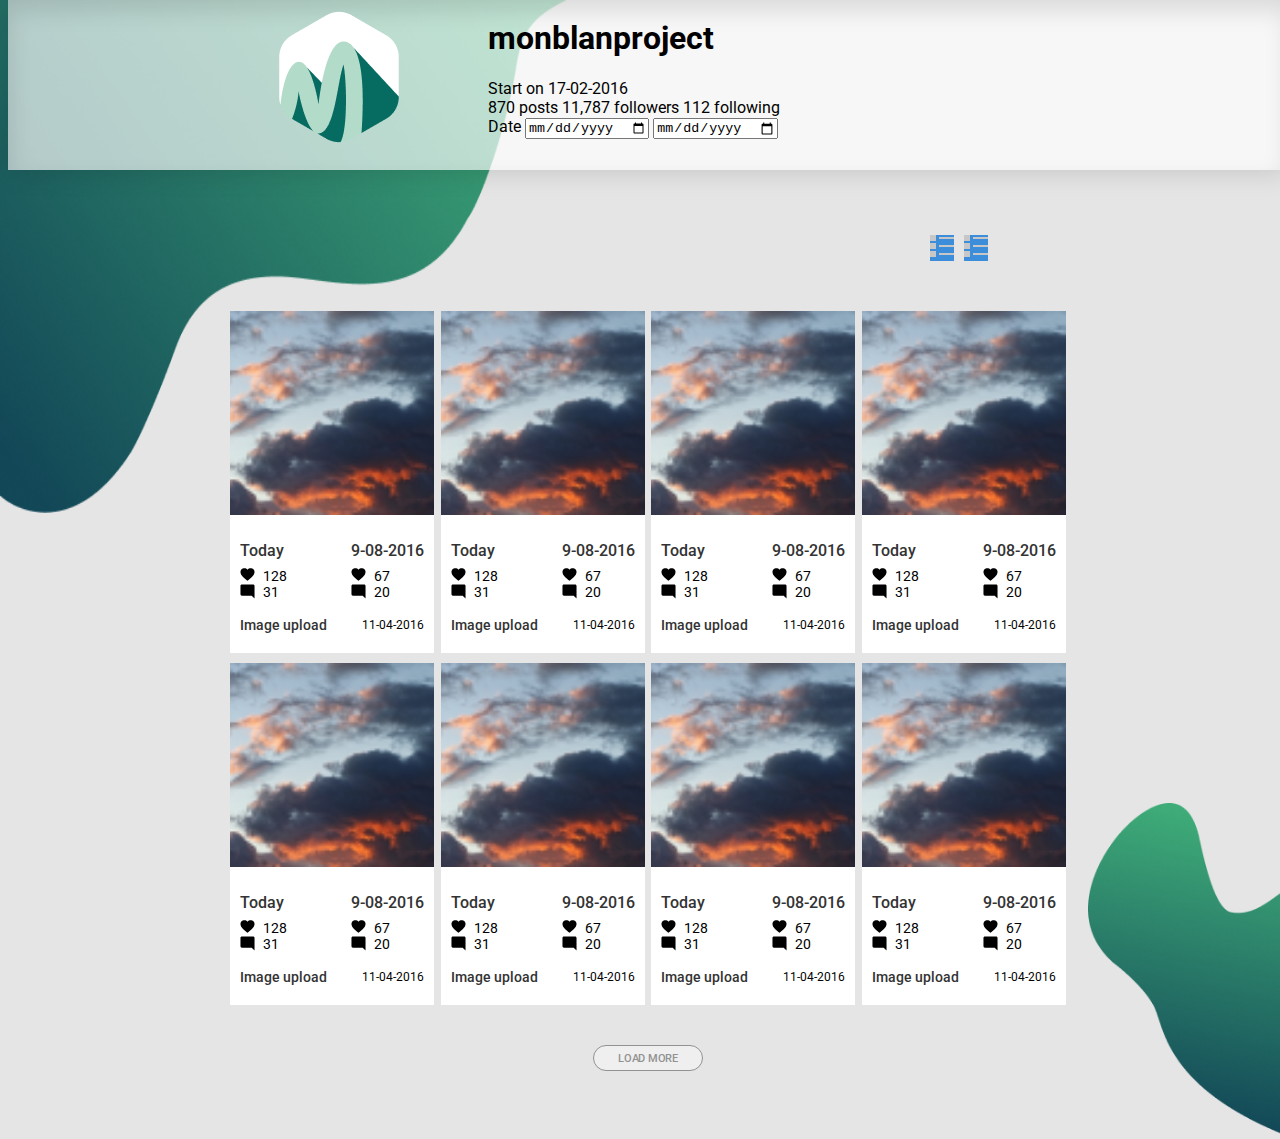
==== Slashev Yaroslav/index2.html @ b76961f0 "first" ====
<!DOCTYPE html>
<html>
    <head>
        <meta charset="utf-8">
        <meta name="viewport" content="width=device-width, initial-scale=1.0">
        <link rel="stylesheet" type="text/css" href="style2.css">
        <link rel="stylesheet" href="daterangepicker/daterangepicker.css">
    </head>
    <body>
            <header>
                <div class="wrap">
                    <div class="header_wrap_logo">
                        <img src="img/logo.png" alt="logo">
                    </div>
                    <div class="header_wrap_content">
                        <div class="title_wrap">
                            <h1>monblanproject</h1> 
                            <div class="start_date">Start on 17-02-2016</div>
                        </div>
                        <div class="post_follow_wrap">
                            <span>870 posts</span>
                            <span>11,787 followers</span>
                            <span>112 following</span>
                        </div>
                        <div class="date_wrap">
                            <form>
                                <label>Date</label>
                                <input type="date" class="form-control" id="date" name="date" placeholder="Дата" required>
                                <input type="date" class="form-control2" id="date1" name="date" placeholder="Дата" required>
                            </form>
                        </div>
                    </div>
                </div>
            </header>
            <div class="row">
               <div class="sort_col">
                   <a href="#" id="mybutton"><img src="img/row.png" alt="row"></a>
            </div>
            <div class="sort_row ">
               <a href="#" id="mybutton1"><img src="img/row.png" alt="row"></a>
            </div>
            </div>
            <section>
                <div class="wrap">
                    <div class="wrap_post">
                        <img src="img/Rectangle.png" alt="post_img">
                        <div>
                            <h3>Today</h3>
                            <span><img src="img/Vector.svg" alt="like">128</span>
                            <span><img src="img/Vector_coment.svg" alt="coment">31</span>
                        </div>
                        <div>
                            <h3>9-08-2016</h3>
                            <span><img src="img/Vector.svg" alt="like">67</span>
                            <span><img src="img/Vector_coment.svg" alt="coment">20</span>
                        </div>
                        <div>
                            <h3>Image upload</h3>
                            <span class="date">11-04-2016</span>
                        </div>
                    </div>

                    <div class="wrap_post">
                        <img src="img/Rectangle.png" alt="post_img">
                        <div>
                            <h3>Today</h3>
                            <span><img src="img/Vector.svg" alt="like">128</span>
                            <span><img src="img/Vector_coment.svg" alt="coment">31</span>
                        </div>
                        <div>
                            <h3>9-08-2016</h3>
                            <span><img src="img/Vector.svg" alt="like">67</span>
                            <span><img src="img/Vector_coment.svg" alt="coment">20</span>
                        </div>
                        <div>
                            <h3>Image upload</h3>
                            <span class="date">11-04-2016</span>
                        </div>
                    </div>

                    <div class="wrap_post">
                        <img src="img/Rectangle.png" alt="post_img">
                        <div>
                            <h3>Today</h3>
                            <span><img src="img/Vector.svg" alt="like">128</span>
                            <span><img src="img/Vector_coment.svg" alt="coment">31</span>
                        </div>
                        <div>
                            <h3>9-08-2016</h3>
                            <span><img src="img/Vector.svg" alt="like">67</span>
                            <span><img src="img/Vector_coment.svg" alt="coment">20</span>
                        </div>
                        <div>
                            <h3>Image upload</h3>
                            <span class="date">11-04-2016</span>
                        </div>
                    </div>

                    <div class="wrap_post">
                        <img src="img/Rectangle.png" alt="post_img">
                        <div>
                            <h3>Today</h3>
                            <span><img src="img/Vector.svg" alt="like">128</span>
                            <span><img src="img/Vector_coment.svg" alt="coment">31</span>
                        </div>
                        <div>
                            <h3>9-08-2016</h3>
                            <span><img src="img/Vector.svg" alt="like">67</span>
                            <span><img src="img/Vector_coment.svg" alt="coment">20</span>
                        </div>
                        <div>
                            <h3>Image upload</h3>
                            <span class="date">11-04-2016</span>
                        </div>
                    </div>

                    <div class="wrap_post">
                        <img src="img/Rectangle.png" alt="post_img">
                        <div>
                            <h3>Today</h3>
                            <span><img src="img/Vector.svg" alt="like">128</span>
                            <span><img src="img/Vector_coment.svg" alt="coment">31</span>
                        </div>
                        <div>
                            <h3>9-08-2016</h3>
                            <span><img src="img/Vector.svg" alt="like">67</span>
                            <span><img src="img/Vector_coment.svg" alt="coment">20</span>
                        </div>
                        <div>
                            <h3>Image upload</h3>
                            <span class="date">11-04-2016</span>
                        </div>
                    </div>

                    <div class="wrap_post">
                        <img src="img/Rectangle.png" alt="post_img">
                        <div>
                            <h3>Today</h3>
                            <span><img src="img/Vector.svg" alt="like">128</span>
                            <span><img src="img/Vector_coment.svg" alt="coment">31</span>
                        </div>
                        <div>
                            <h3>9-08-2016</h3>
                            <span><img src="img/Vector.svg" alt="like">67</span>
                            <span><img src="img/Vector_coment.svg" alt="coment">20</span>
                        </div>
                        <div>
                            <h3>Image upload</h3>
                            <span class="date">11-04-2016</span>
                        </div>
                    </div>

                    
                    <div class="wrap_post">
                        <img src="img/Rectangle.png" alt="post_img">
                        <div>
                            <h3>Today</h3>
                            <span><img src="img/Vector.svg" alt="like">128</span>
                            <span><img src="img/Vector_coment.svg" alt="coment">31</span>
                        </div>
                        <div>
                            <h3>9-08-2016</h3>
                            <span><img src="img/Vector.svg" alt="like">67</span>
                            <span><img src="img/Vector_coment.svg" alt="coment">20</span>
                        </div>
                        <div>
                            <h3>Image upload</h3>
                            <span class="date">11-04-2016</span>
                        </div>
                    </div>

                    <div class="wrap_post">
                        <img src="img/Rectangle.png" alt="post_img">
                        <div>
                            <h3>Today</h3>
                            <span><img src="img/Vector.svg" alt="like">128</span>
                            <span><img src="img/Vector_coment.svg" alt="coment">31</span>
                        </div>
                        <div>
                            <h3>9-08-2016</h3>
                            <span><img src="img/Vector.svg" alt="like">67</span>
                            <span><img src="img/Vector_coment.svg" alt="coment">20</span>
                        </div>
                        <div>
                            <h3>Image upload</h3>
                            <span class="date">11-04-2016</span>
                        </div>
                    </div>

                    <button>LOAD MORE</button>
                </div>
            </section>
        <footer>
          <script>
               document.getElementById('mybutton1').onclick = function() {
window.location.href = 'index2.html';
};
               document.getElementById('mybutton').onclick = function() {
window.location.href = 'index.html';
};
          </script>
          <script>
$(function(){
  $('#date').daterangepicker();
});
          </script>
         <script src="js/main.js"></script>
         <script src="daterangepicker/moment.js"></script>
       <script src="daterangepicker/daterangepicker.js"></script>
        </footer>
    </body>
</html>
---- Slashev Yaroslav/style2.css ----
@import url('https://fonts.googleapis.com/css2?family=Roboto:ital,wght@0,100;0,300;0,400;0,500;0,700;0,900;1,100;1,300;1,400;1,500;1,700;1,900&display=swap');
body {
    width: 100%;
    height: auto;
    display: block;
    position: relative;
    background: url(img/bg.png), url(img/bg-2.png), #E5E5E5;
    background-repeat: no-repeat;
    background-size: 45% 45%, 15%;
    background-position: top left, bottom right;
    font-family: Roboto;
}
h3 {
    padding: 0;
    margin: 0;
    font-family: Roboto;
    font-style: normal;
    font-size: 16px;
    line-height: 19px;
    font-weight: 500;
    color: #333;
    padding-top: 16px;
    padding-bottom: 8px;
}
header {
    width: 100%;
    height: 172px;
    background: rgba(255, 255, 255, 0.67);
    box-shadow: 0px 4px 24px rgba(0, 0, 0, 0.12), inset 0px 12px 24px rgba(0, 0, 0, 0.12);
    padding: 0;
    margin: 0;
    margin-top: -10px;
    margin-bottom: 65px;
}
.wrap {
    width: 836px;
    display: block;
    position: relative;
    margin: 0 auto;
    z-index: 11;
}
section .wrap {
    display: flex;
    flex-wrap: wrap;
    justify-content: space-between;
}
.row{
     display: flex;
     justify-self: end;
     justify-content: end;
     margin-right: 250px;
     margin-bottom: 50px;
     padding-right: 40px;
}
.sort_col{
     background-color: #3D8EDA;
     margin-right: 10px;
}
.sort_row{
     background-color: #3D8EDA;
     margin-right: 10px;
}
.header_wrap_logo, .header_wrap_content {
   float: left;
}
.header_wrap_logo img {
    margin-left: 40px;
    margin-top: 10px;
    margin-right: 80px;
}
.wrap_post {
    position: relative;
    overflow: hidden;
    width: 204px;
    height: 342px;
    background-color: #fff;
    margin-bottom: 10px;
}
.wrap_post img {
    display: block;
    width: 100%;
    height: auto;
}
.wrap_post div { 
     float: left;
     padding: 10px;
}
.wrap_post div span img {
    width: 15px;
    height: auto;
}
.wrap_post div span {
    font-size: 14px;
    margin-right: 10px;
    display: block;
}
.wrap_post div:nth-child(3) {
    float: right;
}
.wrap_post div:nth-child(4) {
    width: 100%;
    display: block;
    position: relative;
    margin-top: -20px;
}
.wrap_post div:nth-child(4) h3 {
   font-size: 14px;
   float: left;
}
.wrap_post div:nth-child(4) span {
    font-size: 12px;
    float: right;
    margin-right: 20px;
    margin-top: 18px;
}
.wrap_post div span img {
    float: left;
}
.wrap_post div span img {
    margin-right: 8px;
}
button {
    width: 110px;
    height: 26px;
    border: 1px solid #929292;
    box-sizing: border-box;
    border-radius: 14px;
    margin-left: calc(50% - 55px);
    margin-top: 30px;
    margin-bottom: 60px;
    font-family: Roboto;
    font-style: normal;
    font-weight: 500;
    font-size: 11px;
    line-height: 13px;
    letter-spacing: -0.03em;
    color: #929292;
    cursor: pointer;
}
button:hover {
    opacity: 0.6;
}
@media (max-width: 900px) {
    body {
        background: none;
        background-color: #E5E5E5;
    }
   .wrap {
       width: 90%;
       margin: 0 auto;
   }
   section .wrap {
    justify-content: flex-start;
}
    .wrap_post {
        margin-right: 10px;
    }
}
@media (max-width: 600px) {
    .wrap_post {
        width: 100%;
        height: auto;
    }
}
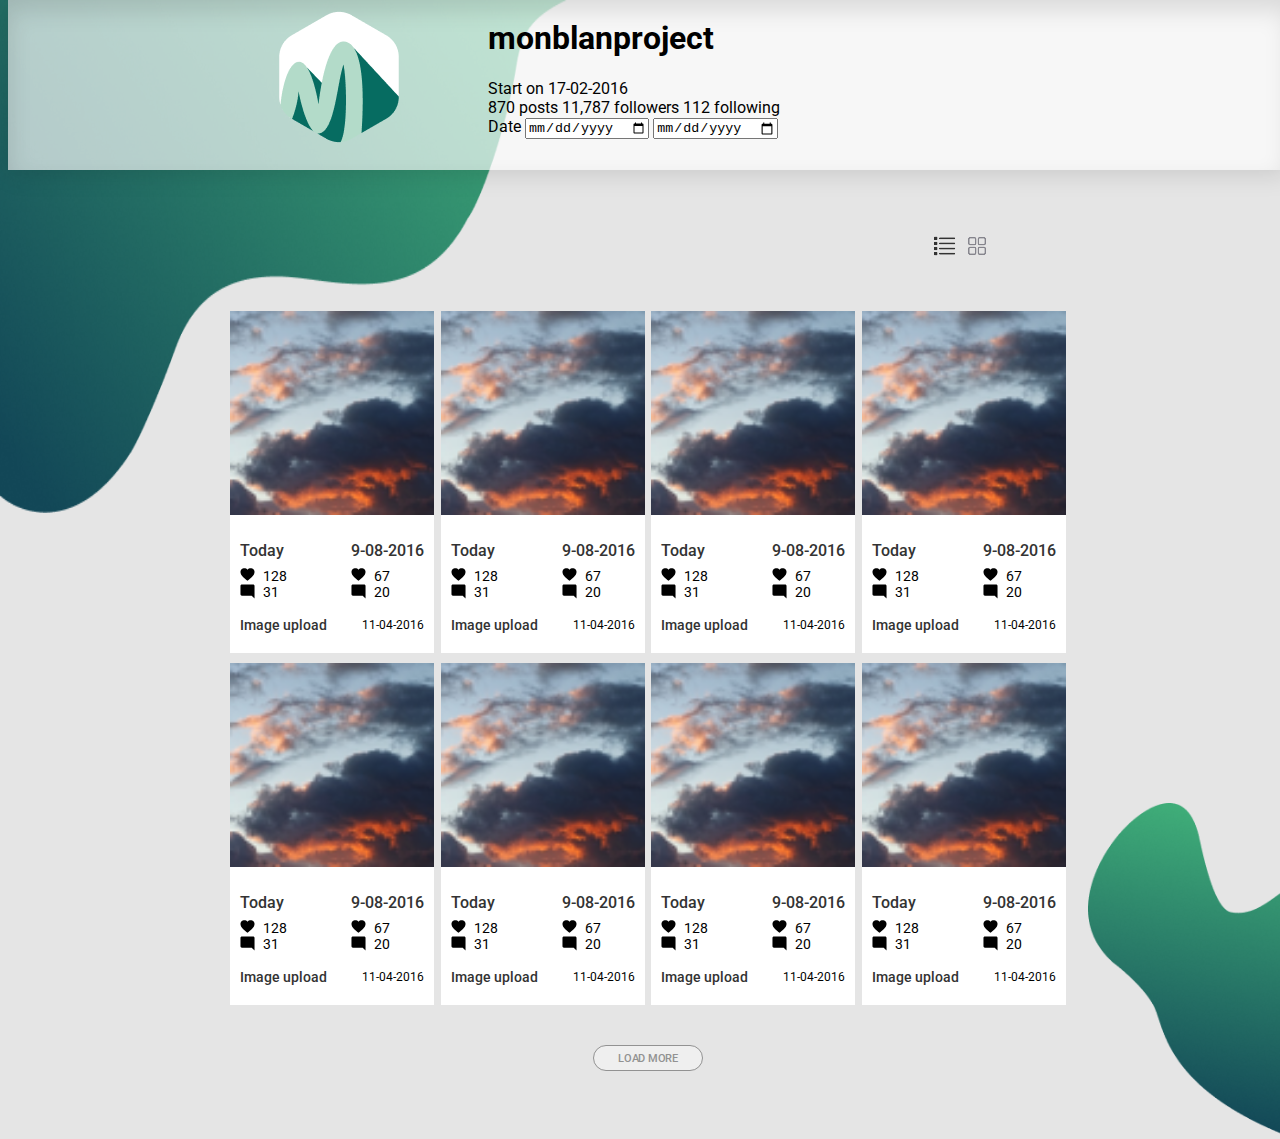
==== commit 1b145b2d: "second commit" ====
--- a/Slashev Yaroslav/index2.html
+++ b/Slashev Yaroslav/index2.html
@@ -37,7 +37,7 @@
                    <a href="#" id="mybutton"><img src="img/row.png" alt="row"></a>
             </div>
             <div class="sort_row ">
-               <a href="#" id="mybutton1"><img src="img/row.png" alt="row"></a>
+               <a href="#" id="mybutton1"><img src="img/grid.png" alt="row"></a>
             </div>
             </div>
             <section>
--- a/Slashev Yaroslav/style2.css
+++ b/Slashev Yaroslav/style2.css
@@ -53,13 +53,20 @@
      padding-right: 40px;
 }
 .sort_col{
-     background-color: #3D8EDA;
+     /* background-color: #3D8EDA; */
      margin-right: 10px;
 }
 .sort_row{
-     background-color: #3D8EDA;
+     /* background-color: #3D8EDA; */
      margin-right: 10px;
+     width: 22px;
+     height: 22px;
+     opacity: 0.5;
 }
+.sort_col:hover {
+     opacity: 0.5;
+}
+
 .header_wrap_logo, .header_wrap_content {
    float: left;
 }
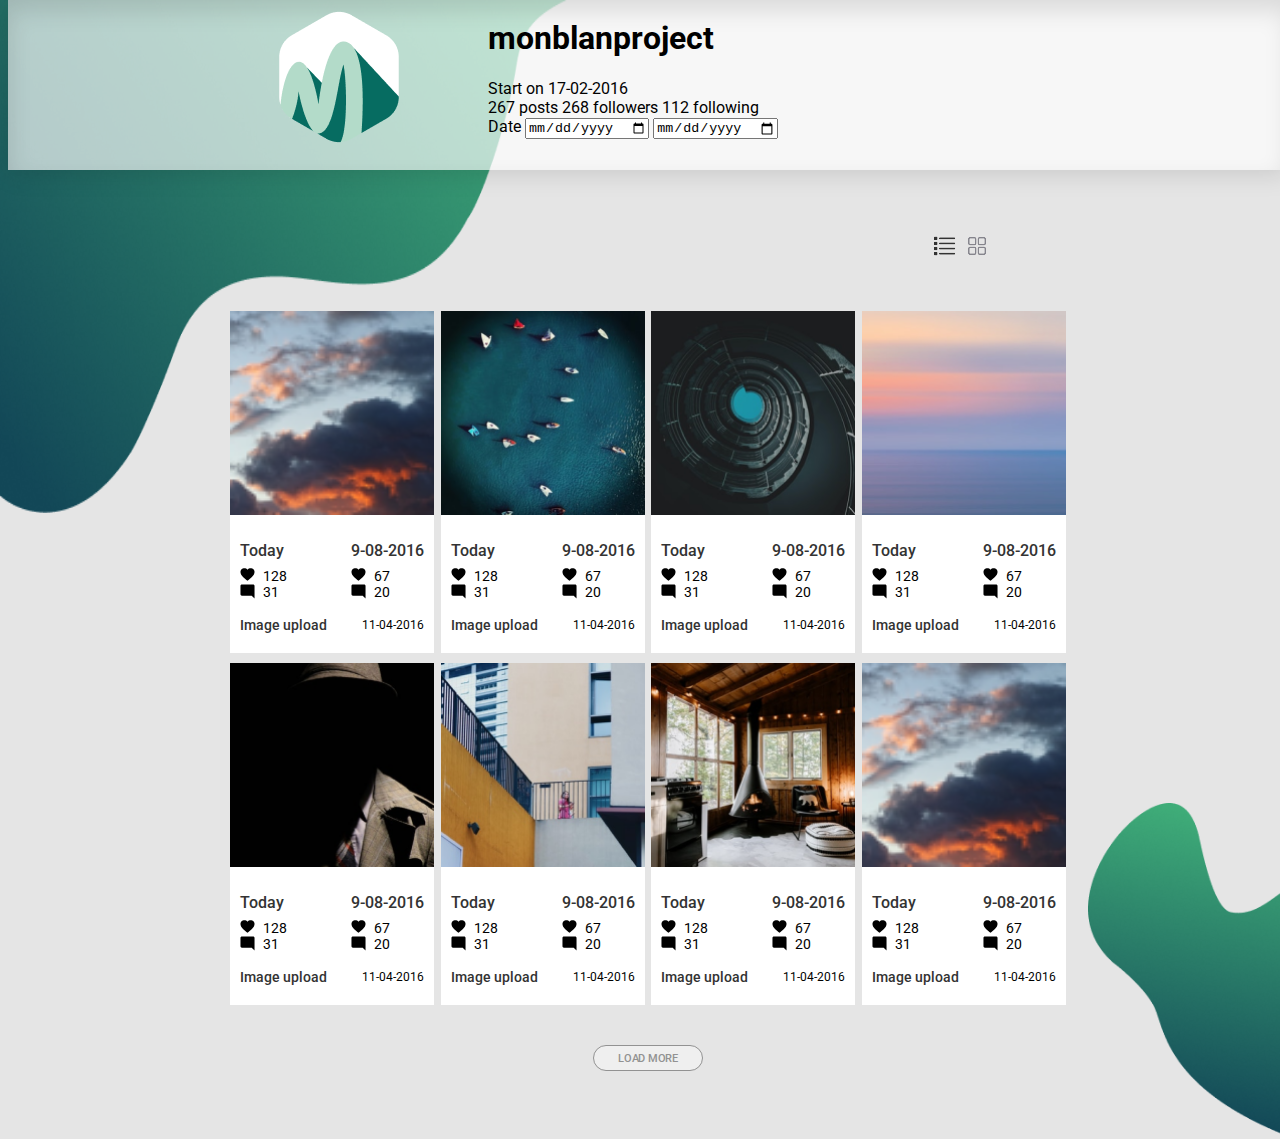
==== commit 53aaf7eb: "commit last" ====
--- a/Slashev Yaroslav/index2.html
+++ b/Slashev Yaroslav/index2.html
@@ -18,9 +18,9 @@
                             <div class="start_date">Start on 17-02-2016</div>
                         </div>
                         <div class="post_follow_wrap">
-                            <span>870 posts</span>
-                            <span>11,787 followers</span>
-                            <span>112 following</span>
+                         <span class="out-num" id="out-num2">0</span><span> posts</span>
+                         <span class="out-num" id="out-num1">0</span><span> followers</span>
+                         <span class="out-num" id="out-num3">112</span><span> following</span>
                         </div>
                         <div class="date_wrap">
                             <form>
@@ -61,79 +61,79 @@
                     </div>
 
                     <div class="wrap_post">
-                        <img src="img/Rectangle.png" alt="post_img">
-                        <div>
-                            <h3>Today</h3>
-                            <span><img src="img/Vector.svg" alt="like">128</span>
-                            <span><img src="img/Vector_coment.svg" alt="coment">31</span>
-                        </div>
-                        <div>
-                            <h3>9-08-2016</h3>
-                            <span><img src="img/Vector.svg" alt="like">67</span>
-                            <span><img src="img/Vector_coment.svg" alt="coment">20</span>
-                        </div>
-                        <div>
-                            <h3>Image upload</h3>
-                            <span class="date">11-04-2016</span>
-                        </div>
-                    </div>
-
-                    <div class="wrap_post">
-                        <img src="img/Rectangle.png" alt="post_img">
-                        <div>
-                            <h3>Today</h3>
-                            <span><img src="img/Vector.svg" alt="like">128</span>
-                            <span><img src="img/Vector_coment.svg" alt="coment">31</span>
-                        </div>
-                        <div>
-                            <h3>9-08-2016</h3>
-                            <span><img src="img/Vector.svg" alt="like">67</span>
-                            <span><img src="img/Vector_coment.svg" alt="coment">20</span>
-                        </div>
-                        <div>
-                            <h3>Image upload</h3>
-                            <span class="date">11-04-2016</span>
-                        </div>
-                    </div>
-
-                    <div class="wrap_post">
-                        <img src="img/Rectangle.png" alt="post_img">
-                        <div>
-                            <h3>Today</h3>
-                            <span><img src="img/Vector.svg" alt="like">128</span>
-                            <span><img src="img/Vector_coment.svg" alt="coment">31</span>
-                        </div>
-                        <div>
-                            <h3>9-08-2016</h3>
-                            <span><img src="img/Vector.svg" alt="like">67</span>
-                            <span><img src="img/Vector_coment.svg" alt="coment">20</span>
-                        </div>
-                        <div>
-                            <h3>Image upload</h3>
-                            <span class="date">11-04-2016</span>
-                        </div>
-                    </div>
-
-                    <div class="wrap_post">
-                        <img src="img/Rectangle.png" alt="post_img">
-                        <div>
-                            <h3>Today</h3>
-                            <span><img src="img/Vector.svg" alt="like">128</span>
-                            <span><img src="img/Vector_coment.svg" alt="coment">31</span>
-                        </div>
-                        <div>
-                            <h3>9-08-2016</h3>
-                            <span><img src="img/Vector.svg" alt="like">67</span>
-                            <span><img src="img/Vector_coment.svg" alt="coment">20</span>
-                        </div>
-                        <div>
-                            <h3>Image upload</h3>
-                            <span class="date">11-04-2016</span>
-                        </div>
-                    </div>
-
-                    <div class="wrap_post">
-                        <img src="img/Rectangle.png" alt="post_img">
+                        <img src="img/Rectangle20-1.png" alt="post_img">
+                        <div>
+                            <h3>Today</h3>
+                            <span><img src="img/Vector.svg" alt="like">128</span>
+                            <span><img src="img/Vector_coment.svg" alt="coment">31</span>
+                        </div>
+                        <div>
+                            <h3>9-08-2016</h3>
+                            <span><img src="img/Vector.svg" alt="like">67</span>
+                            <span><img src="img/Vector_coment.svg" alt="coment">20</span>
+                        </div>
+                        <div>
+                            <h3>Image upload</h3>
+                            <span class="date">11-04-2016</span>
+                        </div>
+                    </div>
+
+                    <div class="wrap_post">
+                        <img src="img/Rectangle20-3.png" alt="post_img">
+                        <div>
+                            <h3>Today</h3>
+                            <span><img src="img/Vector.svg" alt="like">128</span>
+                            <span><img src="img/Vector_coment.svg" alt="coment">31</span>
+                        </div>
+                        <div>
+                            <h3>9-08-2016</h3>
+                            <span><img src="img/Vector.svg" alt="like">67</span>
+                            <span><img src="img/Vector_coment.svg" alt="coment">20</span>
+                        </div>
+                        <div>
+                            <h3>Image upload</h3>
+                            <span class="date">11-04-2016</span>
+                        </div>
+                    </div>
+
+                    <div class="wrap_post">
+                        <img src="img/Rectangle20-4.png" alt="post_img">
+                        <div>
+                            <h3>Today</h3>
+                            <span><img src="img/Vector.svg" alt="like">128</span>
+                            <span><img src="img/Vector_coment.svg" alt="coment">31</span>
+                        </div>
+                        <div>
+                            <h3>9-08-2016</h3>
+                            <span><img src="img/Vector.svg" alt="like">67</span>
+                            <span><img src="img/Vector_coment.svg" alt="coment">20</span>
+                        </div>
+                        <div>
+                            <h3>Image upload</h3>
+                            <span class="date">11-04-2016</span>
+                        </div>
+                    </div>
+
+                    <div class="wrap_post">
+                        <img src="img/Rectangle20-5.png" alt="post_img">
+                        <div>
+                            <h3>Today</h3>
+                            <span><img src="img/Vector.svg" alt="like">128</span>
+                            <span><img src="img/Vector_coment.svg" alt="coment">31</span>
+                        </div>
+                        <div>
+                            <h3>9-08-2016</h3>
+                            <span><img src="img/Vector.svg" alt="like">67</span>
+                            <span><img src="img/Vector_coment.svg" alt="coment">20</span>
+                        </div>
+                        <div>
+                            <h3>Image upload</h3>
+                            <span class="date">11-04-2016</span>
+                        </div>
+                    </div>
+
+                    <div class="wrap_post">
+                        <img src="img/Rectangle20-6.png" alt="post_img">
                         <div>
                             <h3>Today</h3>
                             <span><img src="img/Vector.svg" alt="like">128</span>
@@ -152,7 +152,7 @@
 
                     
                     <div class="wrap_post">
-                        <img src="img/Rectangle.png" alt="post_img">
+                        <img src="img/Rectangle20-7.png" alt="post_img">
                         <div>
                             <h3>Today</h3>
                             <span><img src="img/Vector.svg" alt="like">128</span>
